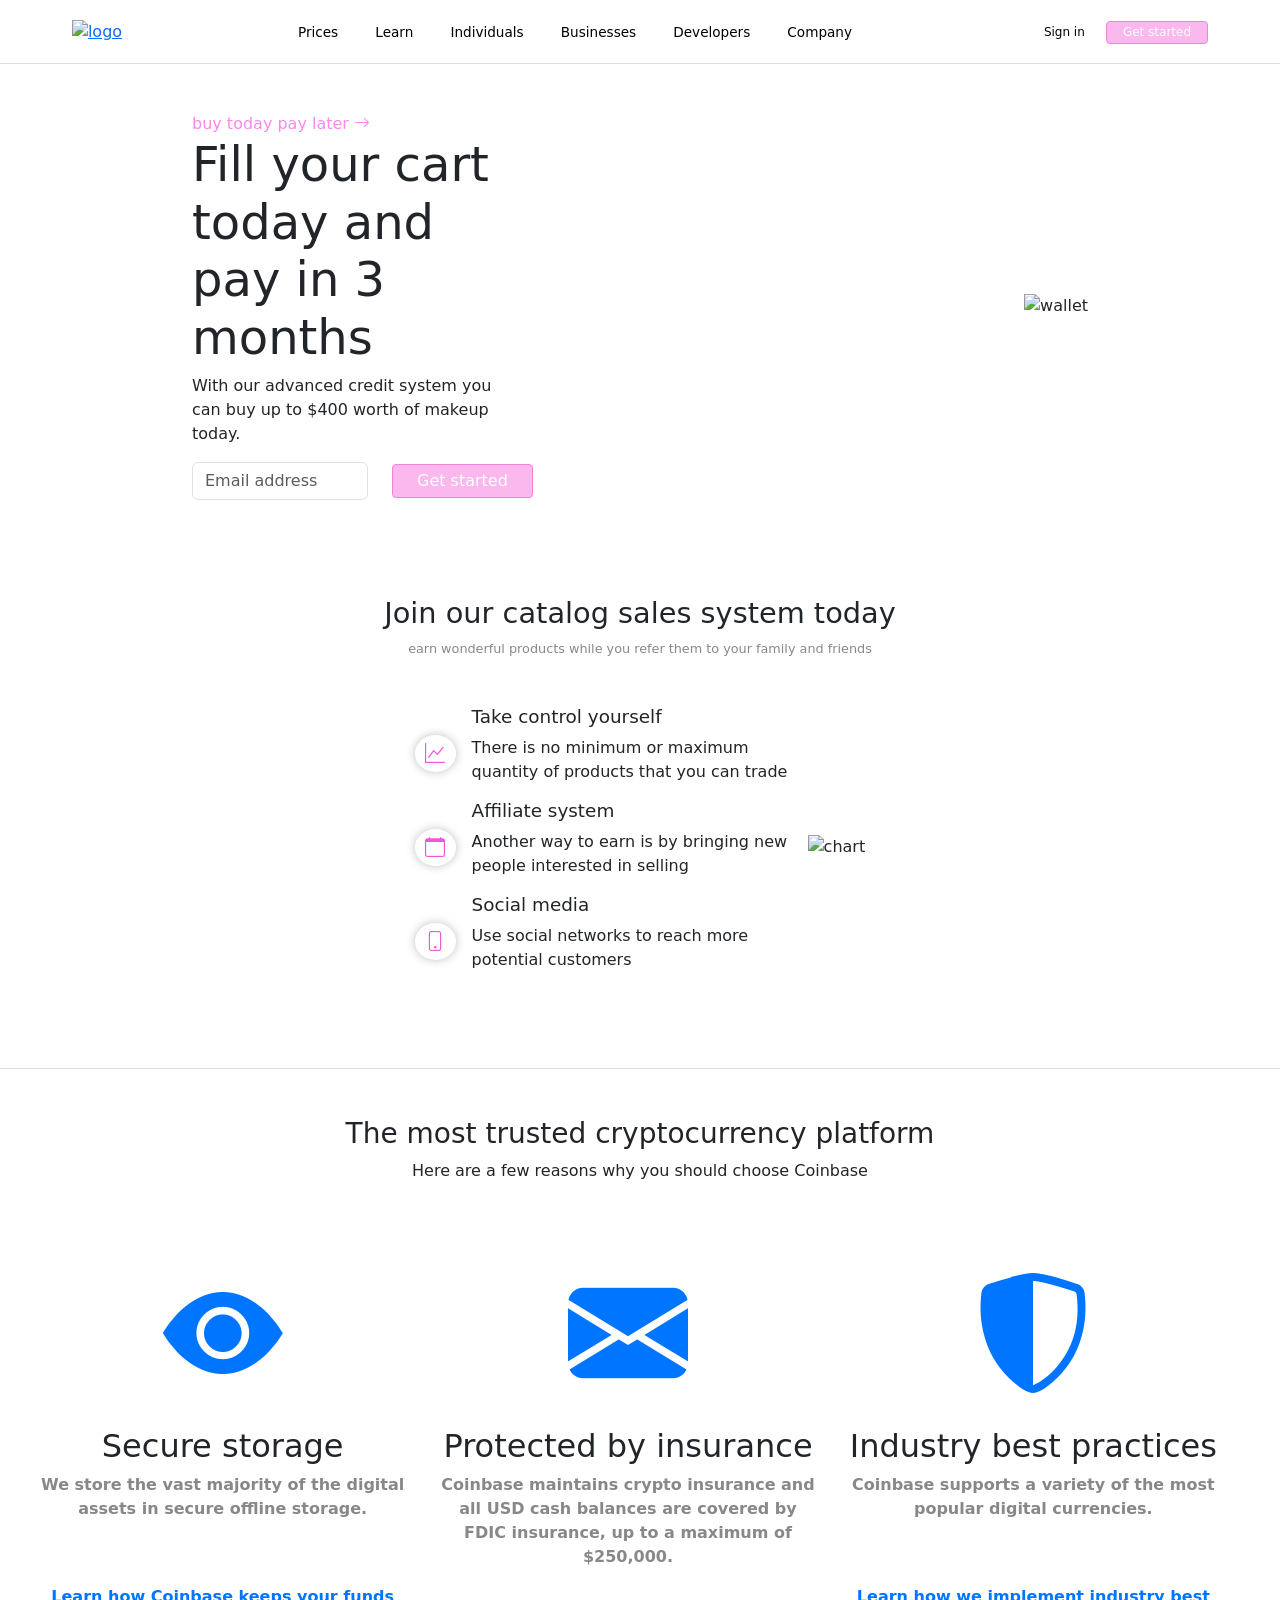
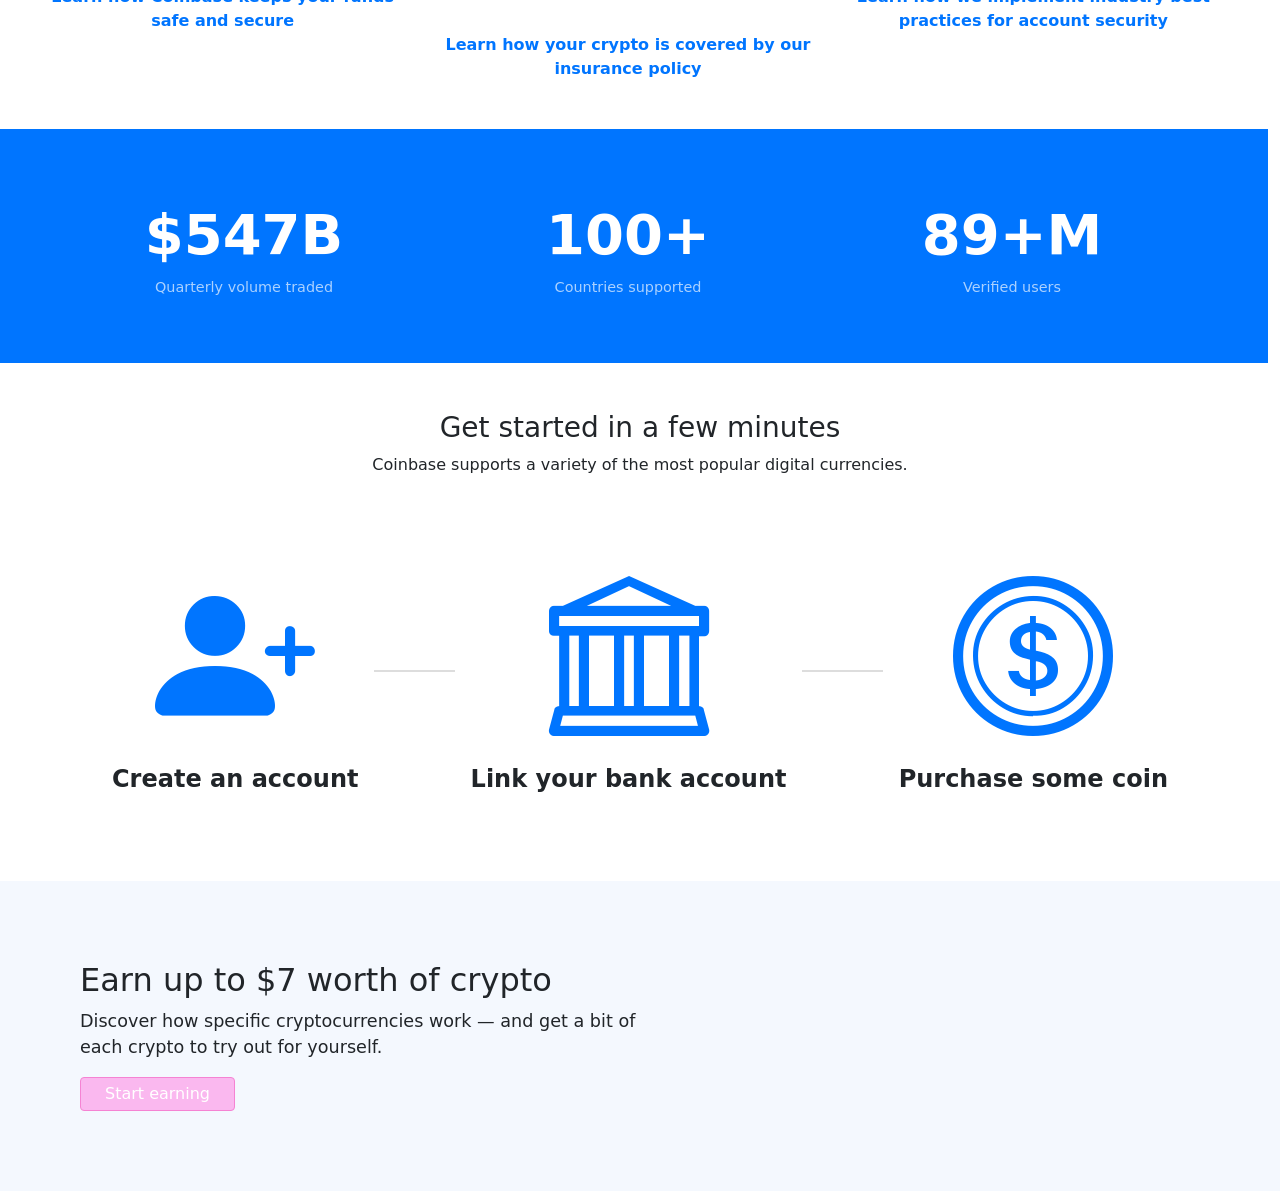
==== index.html @ 823c68be "add" ====
<!DOCTYPE html>
<html lang="en">
  <head>
    <meta charset="UTF-8" />
    <meta http-equiv="X-UA-Compatible" content="IE=edge" />
    <meta name="viewport" content="width=device-width, initial-scale=1.0" />
    <title>Make Up</title>
    <link
      href="https://cdn.jsdelivr.net/npm/bootstrap@5.1.3/dist/css/bootstrap.min.css"
      rel="stylesheet"
      integrity="sha384-1BmE4kWBq78iYhFldvKuhfTAU6auU8tT94WrHftjDbrCEXSU1oBoqyl2QvZ6jIW3"
      crossorigin="anonymous"
    />
    <link
      rel="stylesheet"
      href="https://cdn.jsdelivr.net/npm/bootstrap-icons@1.8.1/font/bootstrap-icons.css"
    />
    <link rel="stylesheet" href="../css/styles.css" />
  </head>
  <body>
    <nav class="nav">
      <div class="logo">
        <a href="#">
          <img src="https://i.pinimg.com/originals/21/7a/8a/217a8ad53a43c86ff9f1a358ac6290c3.jpg" alt="logo" />
        </a>
      </div>
      <div class="menu d-none d-md-block">
        <ul class="main-menu">
          <li><a href="#">Prices</a></li>
          <li><a href="#">Learn</a></li>
          <li><a href="#">Individuals</a></li>
          <li><a href="#">Businesses</a></li>
          <li><a href="#">Developers</a></li>
          <li><a href="#">Company</a></li>
        </ul>
      </div>
      <div class="get-started">
        <button class="btn-sec-s">Sign in</button>
        <button class="btn-main-s">Get started</button>
      </div>
    </nav>
    <section class="sec-home">
      <div class="home-cta">
        <div class="cta-text">
          <span>
            buy today pay later</span>
          <i class="bi bi-arrow-right"></i>
        </div>
        <h2 class="home-title h1">
            Fill your cart today and pay in 3 months</h2>
        <p class="home-description">
            With our advanced credit system you can buy up to $400 worth of makeup today.
        </p>
        <div class="lead-magnet row align-items-center">
          <div class="col input-col">
            <input
              type="text"
              class="form-control input-text"
              placeholder="Email address"
            />
          </div>
          <div class="col">
            <button class="btn-main">Get started</button>
          </div>
        </div>
      </div>
      <div class="home-img d-none d-md-block">
        <img src="https://blog.cosmeticosalpormayor.com/hs-fs/hubfs/Canva%20images/pasos-para-vender-online.png?width=500&name=pasos-para-vender-online.png" alt="wallet" />
      </div>
    </section>
    <section class="sec-features">
      <div class="intro">
        <h3>Join our catalog sales system today</h3>
        <p>
            earn wonderful products while you refer them to your family and friends
        </p>
      </div>
      <div class="features">
        <div class="text">
          <div class="feature">
            <span class="icon-sm">
              <i class="bi bi-graph-up"></i>
            </span>
            <div class="description">
              <h4 class="description-title">Take control yourself</h4>
              <p class="description-text">
                There is no minimum or maximum quantity of products that you can trade
              </p>
            </div>
          </div>
          <div class="feature">
            <span class="icon-sm">
              <i class="bi bi-calendar"></i>
            </span>
            <div class="description">
              <h4 class="description-title">Affiliate system</h4>
              <p class="description-text">
                Another way to earn is by bringing new people interested in selling
              </p>
            </div>
          </div>
          <div class="feature">
            <span class="icon-sm">
              <i class="bi bi-phone"></i>
            </span>
            <div class="description">
              <h4 class="description-title">Social media</h4>
              <p class="description-text">
                Use social networks to reach more potential customers
              </p>
            </div>
          </div>
        </div>
        <div class="image d-none d-md-block">
          <img src="https://www.teahub.io/photos/full/57-577113_photo-wallpaper-makeup-shadows-cosmetics-blush-backgrounds-makeup.jpg" alt="chart" />
        </div>
      </div>
    </section>
    <section class="sec-benefits">
      <div class="intro">
        <h3>The most trusted cryptocurrency platform</h3>
        <p>Here are a few reasons why you should choose Coinbase</p>
      </div>
      <div class="benefit-cards row">
        <div class="benefit col-md">
          <i class="bi bi-eye-fill"></i>
          <div class="description">
            <h4 class="title">Secure storage</h4>
            <p class="text">
              We store the vast majority of the digital assets in secure offline
              storage.
            </p>
          </div>
          <p class="cta">Learn how Coinbase keeps your funds safe and secure</p>
        </div>
        <div class="benefit col-md">
          <i class="bi bi-envelope-fill"></i>
          <div class="description">
            <h4 class="title">Protected by insurance</h4>
            <p class="text">
              Coinbase maintains crypto insurance and all USD cash balances are
              covered by FDIC insurance, up to a maximum of $250,000.
            </p>
          </div>
          <p class="cta">
            Learn how your crypto is covered by our insurance policy
          </p>
        </div>
        <div class="benefit col-md">
          <i class="bi bi-shield-shaded"></i>
          <div class="description">
            <h4 class="title">Industry best practices</h4>
            <p class="text">
              Coinbase supports a variety of the most popular digital
              currencies.
            </p>
          </div>
          <p class="cta">
            Learn how we implement industry best practices for account security
          </p>
        </div>
      </div>
    </section>
    <section class="sec-kpis row">
      <div class="kpi col-md">
        <span class="number">$547B</span>
        <span class="desc">Quarterly volume traded</span>
      </div>
      <div class="kpi col-md">
        <span class="number">100+</span>
        <span class="desc">Countries supported</span>
      </div>
      <div class="kpi col-md">
        <span class="number">89+M</span>
        <span class="desc">Verified users</span>
      </div>
    </section>
    <section class="sec-onboarding">
      <div class="intro">
        <h3>Get started in a few minutes</h3>
        <p>
          Coinbase supports a variety of the most popular digital currencies.
        </p>
      </div>
      <div class="steps">
        <div class="icon-desc">
          <i class="bi bi-person-plus-fill"></i>
          <h4 class="title">Create an account</h4>
        </div>
        <div class="step-separator"></div>
        <div class="icon-desc">
          <i class="bi bi-bank"></i>
          <h4 class="title">Link your bank account</h4>
        </div>
        <div class="step-separator"></div>
        <div class="icon-desc">
          <i class="bi bi-coin"></i>
          <h4 class="title">Purchase some coin</h4>
        </div>
      </div>
    </section>
    <section class="sec-footer-cta">
      <div class="footer-cta">
        <h4 class="cta-title">Earn up to $7 worth of crypto</h4>
        <p class="cta-description">
          Discover how specific cryptocurrencies work — and get a bit of each
          crypto to try out for yourself.
        </p>
        <button class="btn-main">Start earning</button>
      </div>
    </section>
  </body>
  <script
    src="https://cdn.jsdelivr.net/npm/bootstrap@5.1.3/dist/js/bootstrap.bundle.min.js"
    integrity="sha384-ka7Sk0Gln4gmtz2MlQnikT1wXgYsOg+OMhuP+IlRH9sENBO0LRn5q+8nbTov4+1p"
    crossorigin="anonymous"
  ></script>
</html>
---- css/styles.css ----
.btn-main, .btn-main-s {
    padding: 0.25rem 1.5rem;
    border-radius: 0.25rem;
    background-color: #fab8ef;
    color: white;
    border: solid 1px #f583d3;
  }
  .btn-main:hover, .btn-main-s:hover {
    background-color: white;
    color: #ec81fa;
  }
  .btn-main-s {
    font-size: 0.75rem;
    padding: 0.1rem 1rem;
  }
  
  .btn-sec, .btn-sec-s {
    padding: 0.25rem 1.5rem;
    border-radius: 0.25rem;
    color: #000000;
    background-color: transparent;
    border: none;
  }
  .btn-sec:hover, .btn-sec-s:hover {
    color: #888;
  }
  .btn-sec-s {
    font-size: 0.75rem;
    padding: 0.1rem 1rem;
  }
  
  .main-menu {
    margin-bottom: 0;
  }
  .main-menu li {
    font-size: 0.85rem;
    list-style: none;
    display: inline;
    margin-right: 2rem;
  }
  .main-menu li a {
    color: #000;
    text-decoration: none;

  }
  .main-menu li a:hover {
    text-decoration: underline;
    text-decoration-color:#fab8ef ;
  }
  
  .icon-sm i {
    font-size: 1.25rem;
    padding: 0.4rem 0.65rem;
    color: #f056d6;
    border-radius: 50%;
    box-shadow: 0 0 10px rgba(0, 0, 0, 0.2509803922);
  }
  
  .benefit {
    display: flex;
    flex-direction: column;
  }
  .benefit i {
    color: #0075FF;
    font-size: 7.5rem;
    text-align: center;
  }
  .benefit .description .title {
    font-size: 2rem;
    text-align: center;
  }
  .benefit .description .text {
    color: #888;
    font-weight: 600;
    text-align: center;
  }
  .benefit .cta {
    margin-top: 3rem;
    color: #0075FF;
    font-weight: 600;
    text-align: center;
  }
  
  .icon-desc {
    display: flex;
    flex-direction: column;
    align-items: center;
    justify-content: center;
  }
  .icon-desc i {
    color: #0075FF;
    font-size: 10rem;
    padding: 0;
  }
  .icon-desc .title {
    margin-top: -1rem;
    font-size: 1.5rem;
    font-weight: 600;
  }
  
  html {
    min-width: 100vw;
  }
  
  body {
    padding: 0;
    margin: 0;
  }
  
  .nav {
    display: flex;
    align-items: center;
    justify-content: space-around;
    width: 100%;
    height: 4rem;
    border-bottom: solid 1px #ddd;
  }
  
  .logo a img {
    max-width: 7rem;
  }
  
  .sec-home {
    display: flex;
    align-items: center;
    width: 100%;
    max-width: 992px;
    margin: auto;
    padding: 3rem;
  }
  .sec-home .home-cta {
    flex: 1;
  }
  .sec-home .home-cta .cta-text {
    color: #fd87ea;
  }
  .sec-home .home-cta .home-title {
    width: 20rem;
    font-size: 3rem;
  }
  .sec-home .home-cta .home-description {
    width: 300px;
  }
  .sec-home .home-cta .lead-magnet .input-col {
    max-width: 200px;
  }
  
  .sec-features, .sec-onboarding .intro, .sec-benefits .intro {
    width: 100%;
    max-width: 992px;
    margin: auto;
    padding: 3rem;
    display: flex;
    flex-direction: column;
    align-items: center;
  }
  .sec-features .intro, .sec-onboarding .intro .intro, .sec-benefits .intro .intro {
    text-align: center;
  }
  .sec-features .intro h3, .sec-onboarding .intro .intro h3, .sec-benefits .intro .intro h3 {
    font-size: 1.8rem;
  }
  .sec-features .intro p, .sec-onboarding .intro .intro p, .sec-benefits .intro .intro p {
    font-size: 0.8rem;
    color: #888;
  }
  .sec-features .features, .sec-onboarding .intro .features, .sec-benefits .intro .features {
    display: flex;
    gap: 1rem;
    align-items: center;
  }
  .sec-features .features .text, .sec-onboarding .intro .features .text, .sec-benefits .intro .features .text {
    padding: 2rem 0;
    flex: 1;
  }
  .sec-features .features .text .feature, .sec-onboarding .intro .features .text .feature, .sec-benefits .intro .features .text .feature {
    display: flex;
    flex-direction: row;
    align-items: center;
  }
  .sec-features .features .text .feature .description, .sec-onboarding .intro .features .text .feature .description, .sec-benefits .intro .features .text .feature .description {
    margin-left: 1rem;
    max-width: 20rem;
  }
  .sec-features .features .text .feature .description .description-title, .sec-onboarding .intro .features .text .feature .description .description-title, .sec-benefits .intro .features .text .feature .description .description-title {
    font-size: 1.15rem;
  }
  .sec-features .features .text .feature .description .description-text, .sec-onboarding .intro .features .text .feature .description .description-text, .sec-benefits .intro .features .text .feature .description .description-text {
    font-size: 1rem;
  }
  .sec-features .features .image img, .sec-onboarding .intro .features .image img, .sec-benefits .intro .features .image img {
    max-width: 20rem;
  }
  
  .sec-benefits {
    border-top: 1px solid #ddd;
  }
  .sec-benefits .benefit-cards {
    width: 100%;
    padding: 0 2rem 2rem 2rem;
  }
  
  .sec-kpis {
    width: 100%;
    background-color: #0075FF;
    color: white;
    padding: 4rem;
  }
  .sec-kpis .kpi {
    display: flex;
    flex-direction: column;
    align-items: center;
  }
  .sec-kpis .kpi .number {
    font-size: 3.5rem;
    font-weight: 600;
  }
  .sec-kpis .kpi .desc {
    font-size: 0.9rem;
    color: rgba(255, 255, 255, 0.6666666667);
  }
  
  .sec-onboarding .steps {
    padding: 0 7rem 5rem 7rem;
    display: flex;
    align-items: center;
    justify-content: center;
  }
  .sec-onboarding .steps .step-separator {
    flex: 1;
    border-top: 2px solid #ddd;
    margin: 0 1rem;
  }
  
  .sec-footer-cta {
    background-color: #f4f8fe;
    padding: 5rem;
    background-image: url("../assets/img/bg.png");
    background-repeat: no-repeat;
    background-position: 100%;
  }
  .sec-footer-cta .footer-cta {
    width: 50%;
  }
  .sec-footer-cta .footer-cta .cta-title {
    font-size: 2rem;
  }
  .sec-footer-cta .footer-cta .cta-description {
    font-size: 1.1rem;
  }
  
  @media (max-width: 768px) {
    .sec-onboarding .steps {
      flex-direction: column;
    }
    .sec-onboarding .steps .icon-desc .title {
      text-align: center;
    }
  
    .sec-footer-cta {
      background-image: none;
    }
    .sec-footer-cta .footer-cta {
      width: 100%;
      text-align: center;
    }
  
    .sec-benefits .intro {
      text-align: center;
    }
    .sec-benefits .intro h3 {
      font-size: 2rem;
    }
  
    .sec-features .intro h3, .sec-benefits .intro .intro h3, .sec-onboarding .intro .intro h3 {
      font-size: 2rem;
    }
    .sec-features .intro p, .sec-benefits .intro .intro p, .sec-onboarding .intro .intro p {
      font-size: 1rem;
    }
  }
  
  /*# sourceMappingURL=styles.css.map */
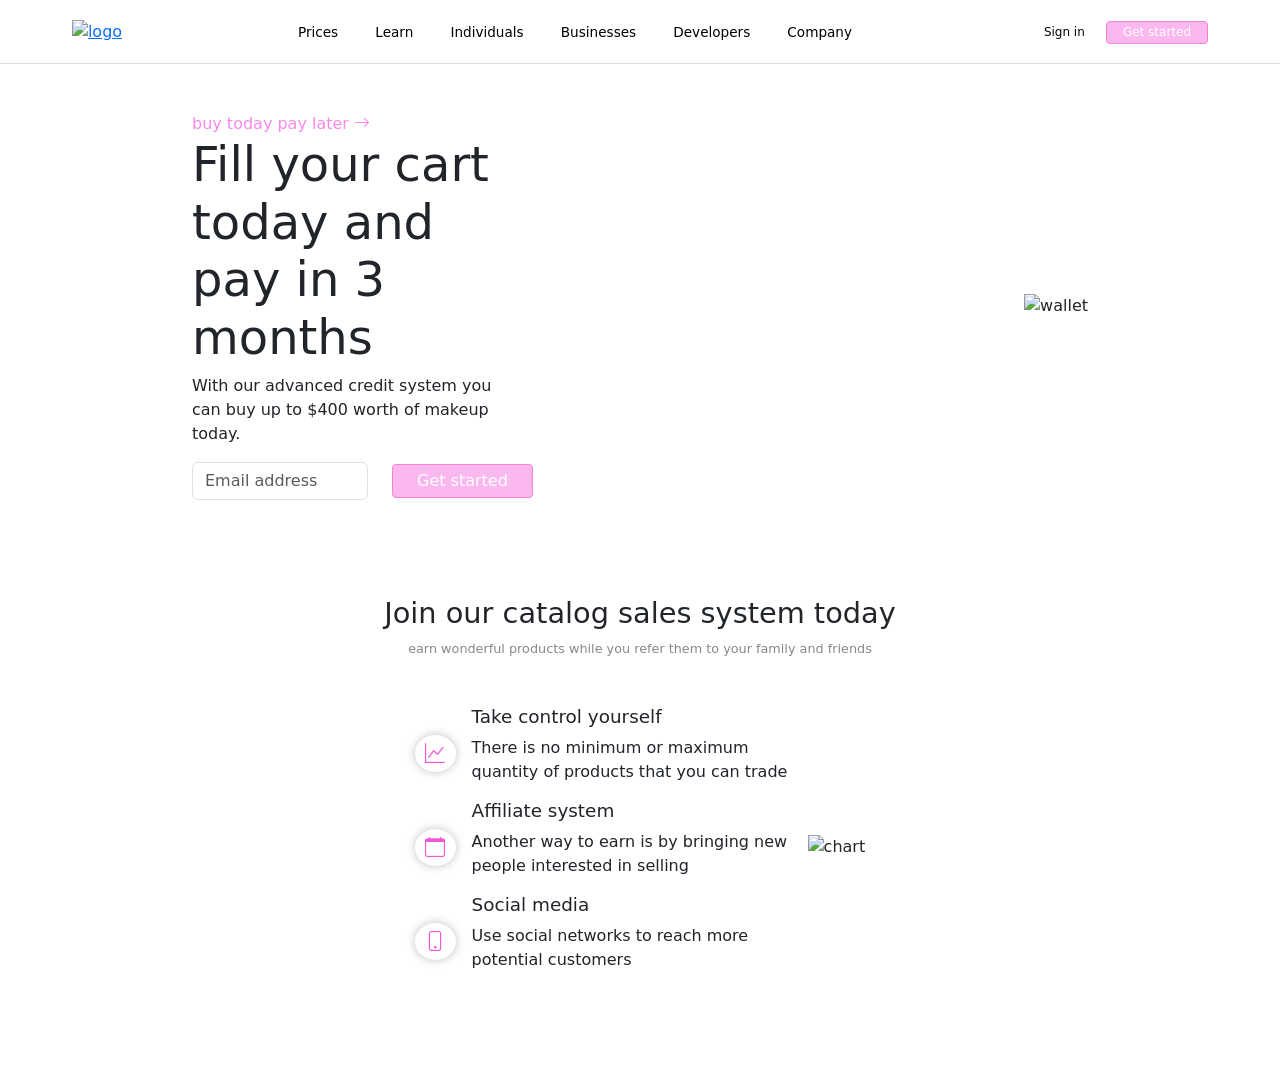
==== commit 365d7ded: "5" ====
--- a/index.html
+++ b/index.html
@@ -15,7 +15,7 @@
       rel="stylesheet"
       href="https://cdn.jsdelivr.net/npm/bootstrap-icons@1.8.1/font/bootstrap-icons.css"
     />
-    <link rel="stylesheet" href="../css/styles.css" />
+    <link rel="stylesheet" href="./css/styles.css" />
   </head>
   <body>
     <nav class="nav">
@@ -116,7 +116,7 @@
         </div>
       </div>
     </section>
-    <section class="sec-benefits">
+  <!-- <section class="sec-benefits">
       <div class="intro">
         <h3>The most trusted cryptocurrency platform</h3>
         <p>Here are a few reasons why you should choose Coinbase</p>
@@ -208,7 +208,7 @@
         </p>
         <button class="btn-main">Start earning</button>
       </div>
-    </section>
+    </section> -->
   </body>
   <script
     src="https://cdn.jsdelivr.net/npm/bootstrap@5.1.3/dist/js/bootstrap.bundle.min.js"
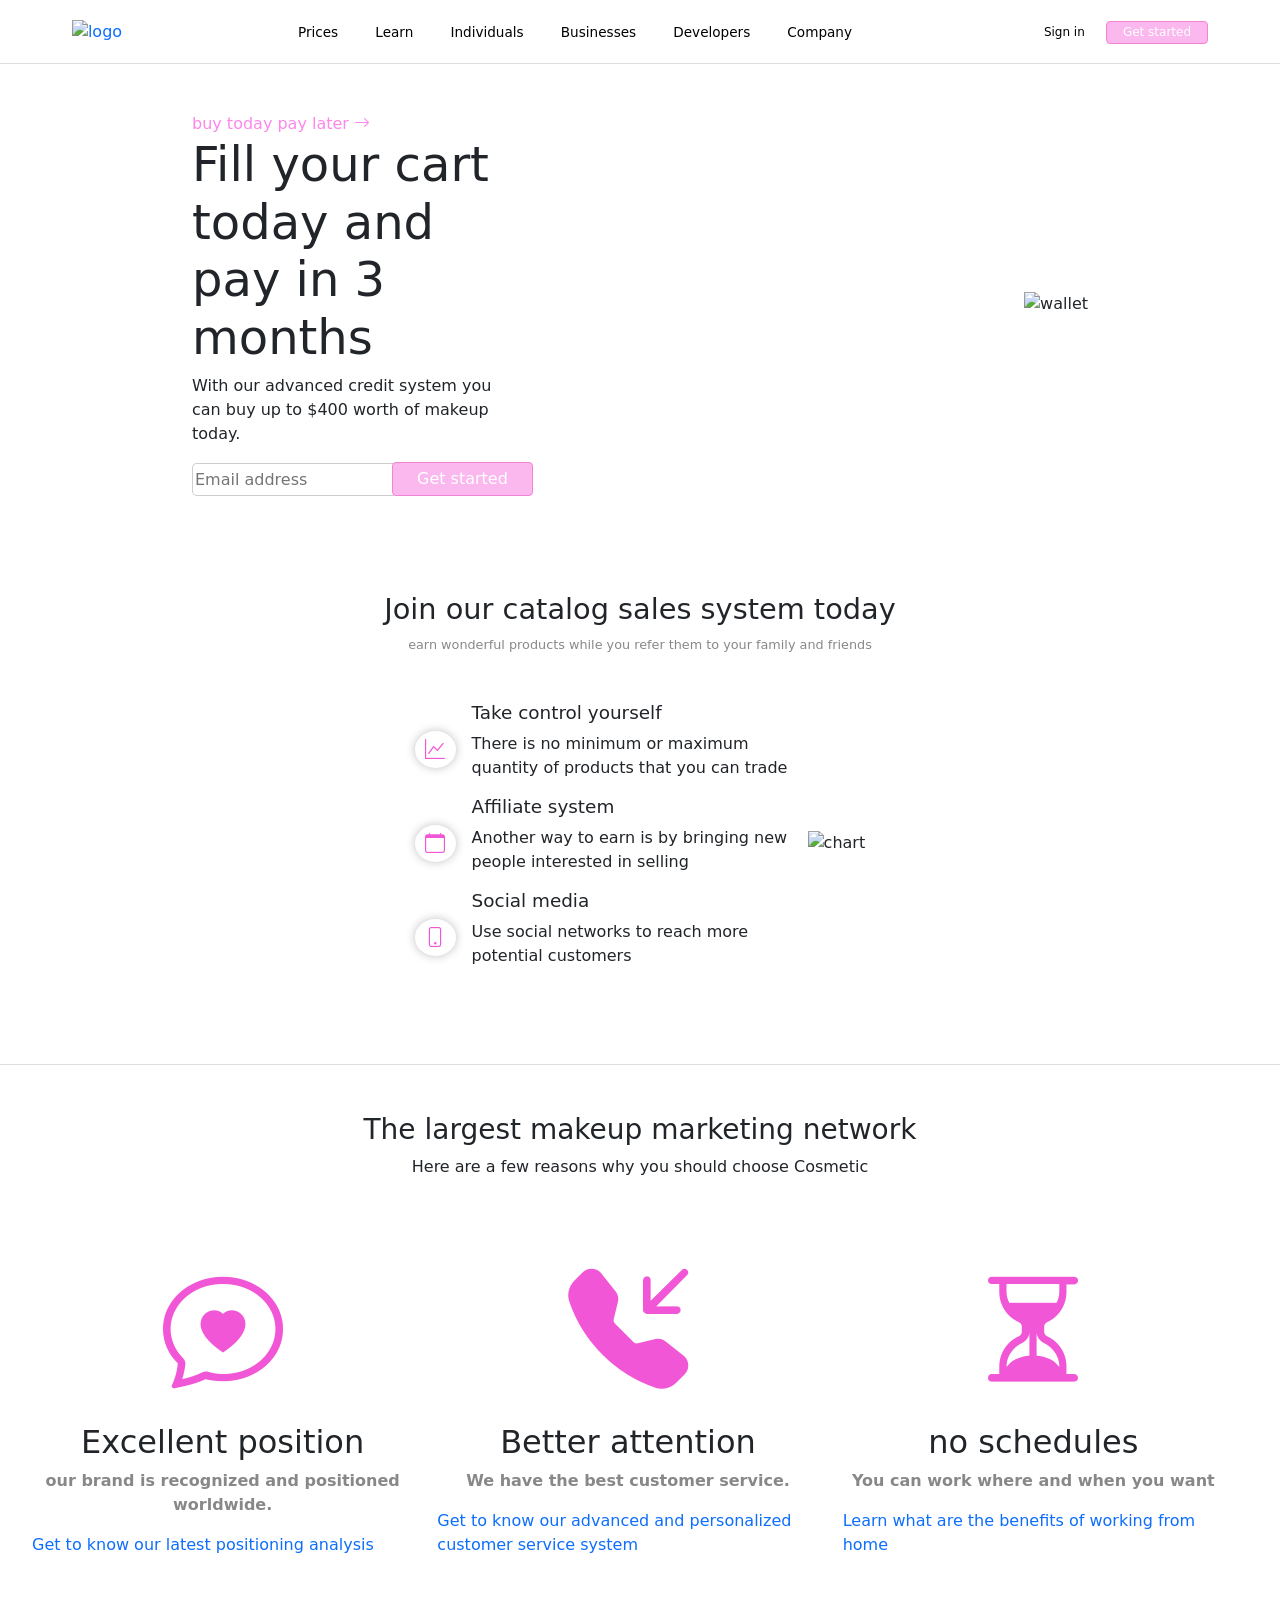
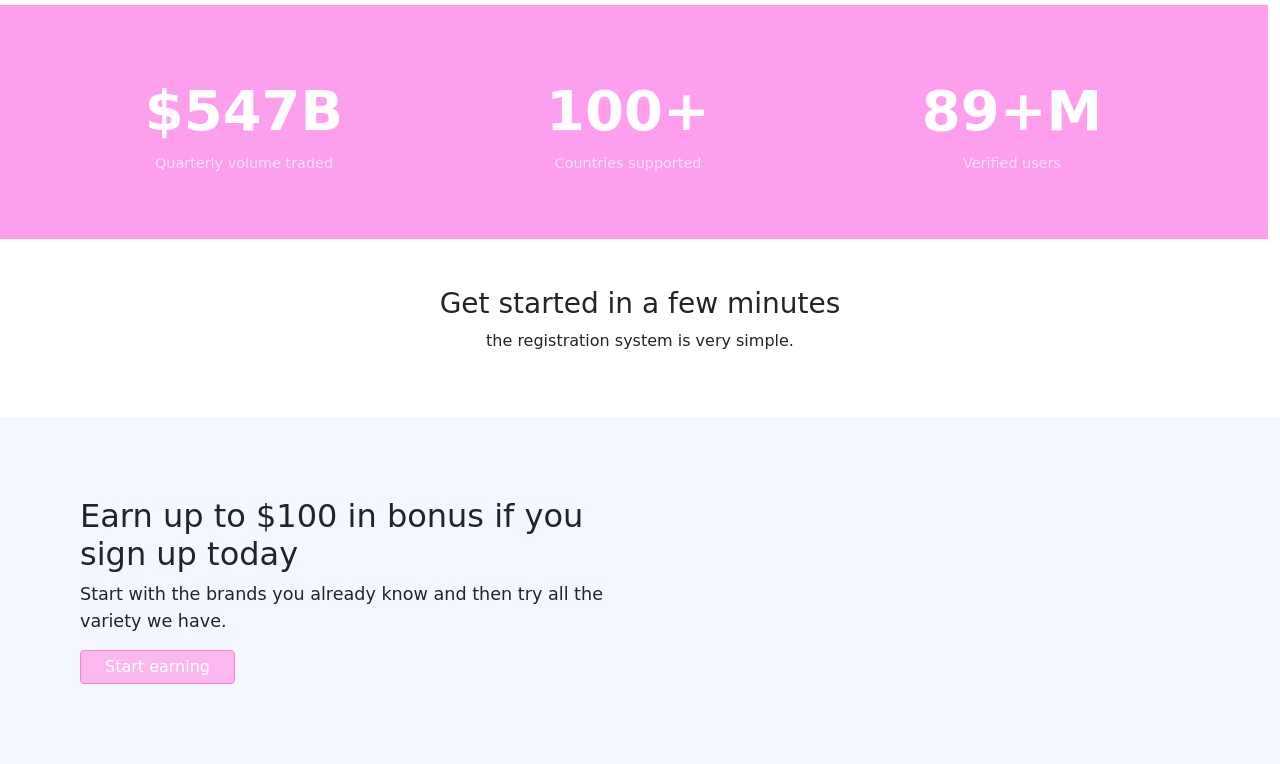
==== commit c83d0018: "8" ====
--- a/index.html
+++ b/index.html
@@ -4,7 +4,7 @@
     <meta charset="UTF-8" />
     <meta http-equiv="X-UA-Compatible" content="IE=edge" />
     <meta name="viewport" content="width=device-width, initial-scale=1.0" />
-    <title>Make Up</title>
+    <title>MakeUp</title>
     <link
       href="https://cdn.jsdelivr.net/npm/bootstrap@5.1.3/dist/css/bootstrap.min.css"
       rel="stylesheet"
@@ -55,7 +55,7 @@
           <div class="col input-col">
             <input
               type="text"
-              class="form-control input-text"
+              class="input-text"
               placeholder="Email address"
             />
           </div>
@@ -116,48 +116,41 @@
         </div>
       </div>
     </section>
-  <!-- <section class="sec-benefits">
+  <section class="sec-benefits">
       <div class="intro">
-        <h3>The most trusted cryptocurrency platform</h3>
-        <p>Here are a few reasons why you should choose Coinbase</p>
+        <h3>The largest makeup marketing network</h3>
+        <p>Here are a few reasons why you should choose Cosmetic</p>
       </div>
       <div class="benefit-cards row">
         <div class="benefit col-md">
-          <i class="bi bi-eye-fill"></i>
+          <i class="bi bi-chat-heart"></i>
           <div class="description">
-            <h4 class="title">Secure storage</h4>
+            <h4 class="title">Excellent position</h4>
             <p class="text">
-              We store the vast majority of the digital assets in secure offline
-              storage.
+              our brand is recognized and positioned worldwide.
             </p>
           </div>
-          <p class="cta">Learn how Coinbase keeps your funds safe and secure</p>
+          <p class="cta"> <a href=""> Get to know our latest positioning analysis </a></p>
         </div>
         <div class="benefit col-md">
-          <i class="bi bi-envelope-fill"></i>
+          <i class="bi bi-telephone-inbound-fill"></i>
           <div class="description">
-            <h4 class="title">Protected by insurance</h4>
+            <h4 class="title">Better attention</h4>
             <p class="text">
-              Coinbase maintains crypto insurance and all USD cash balances are
-              covered by FDIC insurance, up to a maximum of $250,000.
+              We have the best customer service.
             </p>
           </div>
-          <p class="cta">
-            Learn how your crypto is covered by our insurance policy
-          </p>
+          <p class="cta"> <a href=""> Get to know our advanced and personalized customer service system </a></p>
         </div>
         <div class="benefit col-md">
-          <i class="bi bi-shield-shaded"></i>
+          <i class="bi bi-hourglass-split"></i>
           <div class="description">
-            <h4 class="title">Industry best practices</h4>
+            <h4 class="title">no schedules</h4>
             <p class="text">
-              Coinbase supports a variety of the most popular digital
-              currencies.
+              You can work where and when you want
             </p>
           </div>
-          <p class="cta">
-            Learn how we implement industry best practices for account security
-          </p>
+          <p class="cta"> <a href=""> Learn what are the benefits of working from home </a></p>
         </div>
       </div>
     </section>
@@ -179,36 +172,21 @@
       <div class="intro">
         <h3>Get started in a few minutes</h3>
         <p>
-          Coinbase supports a variety of the most popular digital currencies.
+          the registration system is very simple.
         </p>
       </div>
-      <div class="steps">
-        <div class="icon-desc">
-          <i class="bi bi-person-plus-fill"></i>
-          <h4 class="title">Create an account</h4>
-        </div>
-        <div class="step-separator"></div>
-        <div class="icon-desc">
-          <i class="bi bi-bank"></i>
-          <h4 class="title">Link your bank account</h4>
-        </div>
-        <div class="step-separator"></div>
-        <div class="icon-desc">
-          <i class="bi bi-coin"></i>
-          <h4 class="title">Purchase some coin</h4>
-        </div>
-      </div>
+    
     </section>
     <section class="sec-footer-cta">
       <div class="footer-cta">
-        <h4 class="cta-title">Earn up to $7 worth of crypto</h4>
+        <h4 class="cta-title">Earn up to $100 in bonus if you sign up today</h4>
         <p class="cta-description">
-          Discover how specific cryptocurrencies work — and get a bit of each
-          crypto to try out for yourself.
+          Start with the brands you already know and then try all the variety we have.
         </p>
         <button class="btn-main">Start earning</button>
       </div>
-    </section> -->
+
+    </section>
   </body>
   <script
     src="https://cdn.jsdelivr.net/npm/bootstrap@5.1.3/dist/js/bootstrap.bundle.min.js"
--- a/css/styles.css
+++ b/css/styles.css
@@ -61,7 +61,7 @@
     flex-direction: column;
   }
   .benefit i {
-    color: #0075FF;
+    color: #f056d6;
     font-size: 7.5rem;
     text-align: center;
   }
@@ -74,24 +74,14 @@
     font-weight: 600;
     text-align: center;
   }
-  .benefit .cta {
-    margin-top: 3rem;
-    color: #0075FF;
-    font-weight: 600;
-    text-align: center;
-  }
-  
+
   .icon-desc {
     display: flex;
     flex-direction: column;
     align-items: center;
     justify-content: center;
   }
-  .icon-desc i {
-    color: #0075FF;
-    font-size: 10rem;
-    padding: 0;
-  }
+
   .icon-desc .title {
     margin-top: -1rem;
     font-size: 1.5rem;
@@ -106,6 +96,13 @@
     padding: 0;
     margin: 0;
   }
+
+  a{
+    text-decoration: none;
+  }
+  a:hover{
+    opacity: 0.70;
+  }
   
   .nav {
     display: flex;
@@ -115,7 +112,21 @@
     height: 4rem;
     border-bottom: solid 1px #ddd;
   }
-  
+
+.input-text{
+  height: 2.1em;
+  outline: none;
+  border: 1px solid rgba(0, 0, 0, 0.192);
+  border-radius: 0.3em;
+}
+.input-text:focus{
+  border: 4px solid rgba(238, 129, 211, 0.322);
+  box-shadow: 3px 2px 25px rgb(243, 134, 219) ;
+  box-shadow:  3px 2px 25px rgb(243, 134, 219) ;
+  box-shadow:  3px 2px 25px rgb(243, 134, 219) ;
+ 
+
+}
   .logo a img {
     max-width: 7rem;
   }
@@ -202,7 +213,7 @@
   
   .sec-kpis {
     width: 100%;
-    background-color: #0075FF;
+    background-color: #fd9fed;
     color: white;
     padding: 4rem;
   }
@@ -235,9 +246,9 @@
   .sec-footer-cta {
     background-color: #f4f8fe;
     padding: 5rem;
-    background-image: url("../assets/img/bg.png");
+    background-image: url(https://c0.wallpaperflare.com/preview/994/986/399/chanel-makeup-set.jpg);
     background-repeat: no-repeat;
-    background-position: 100%;
+    background-position: 110%;
   }
   .sec-footer-cta .footer-cta {
     width: 50%;
